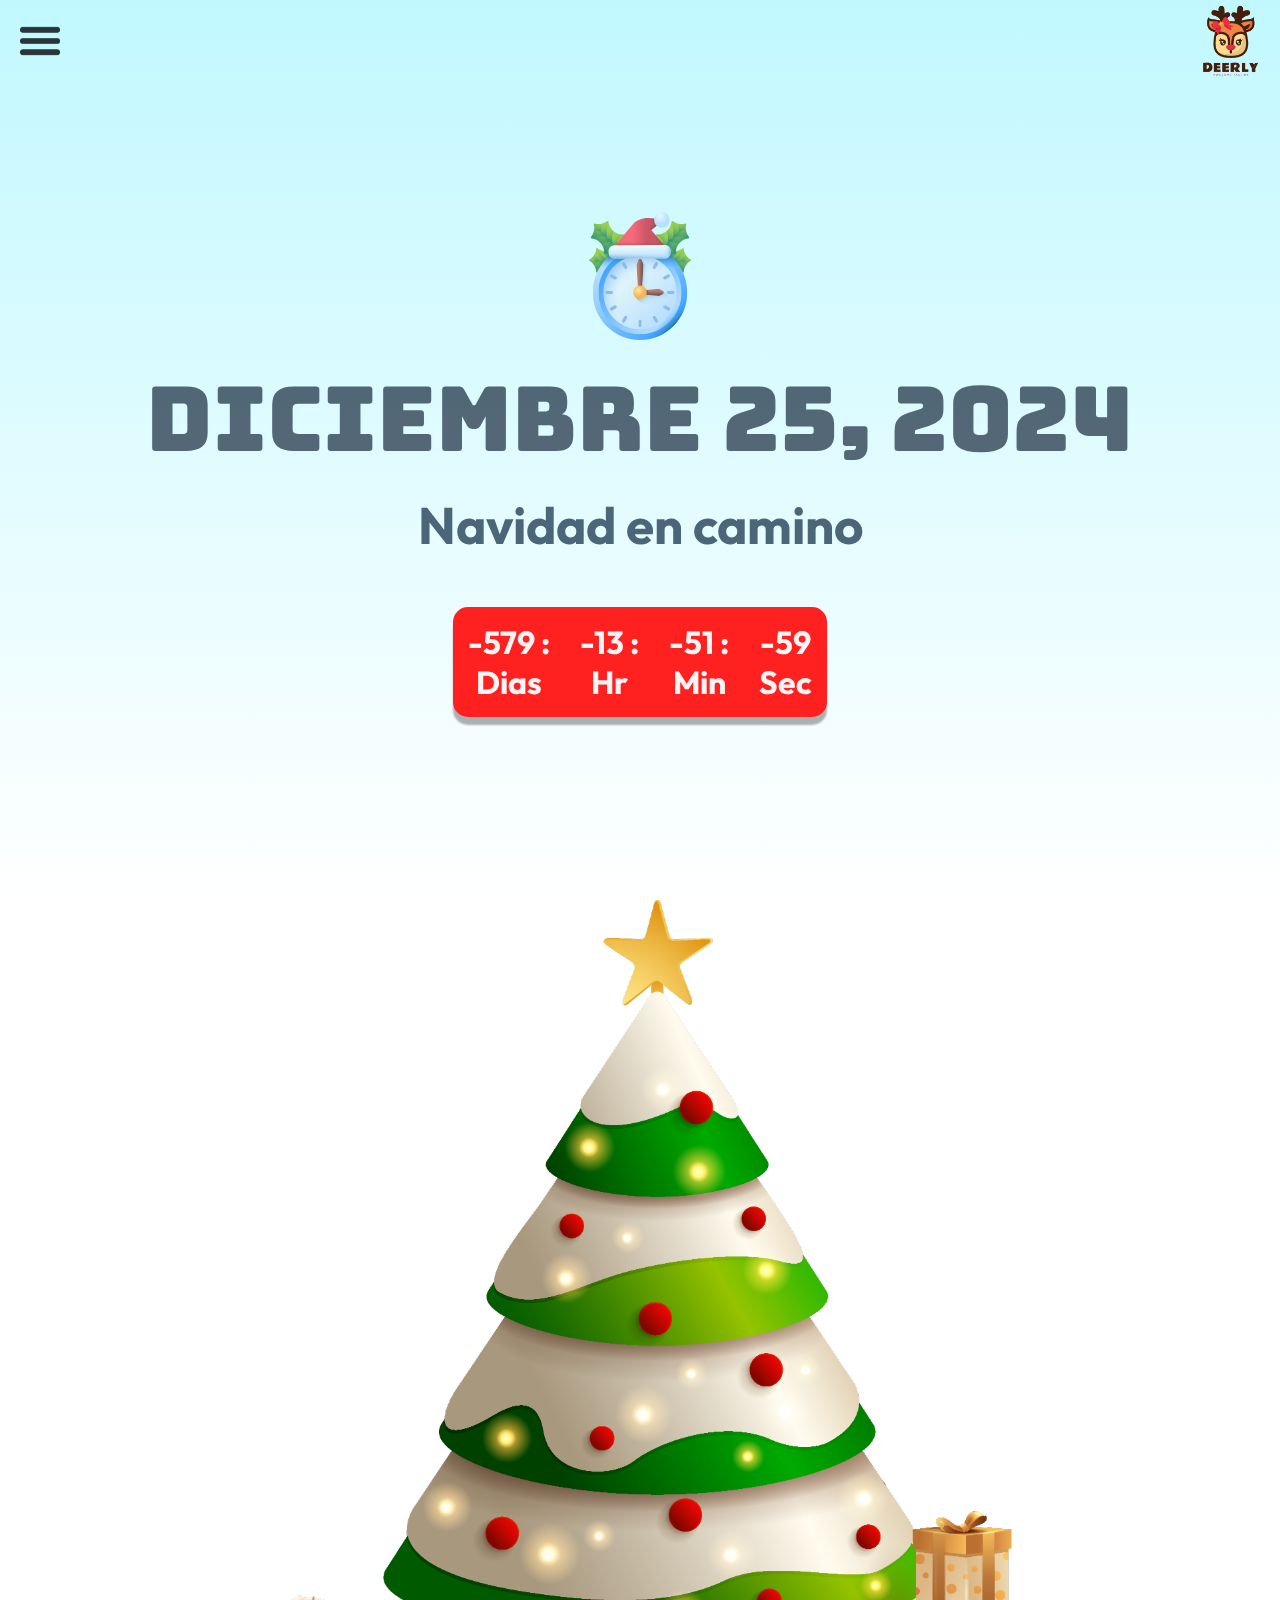
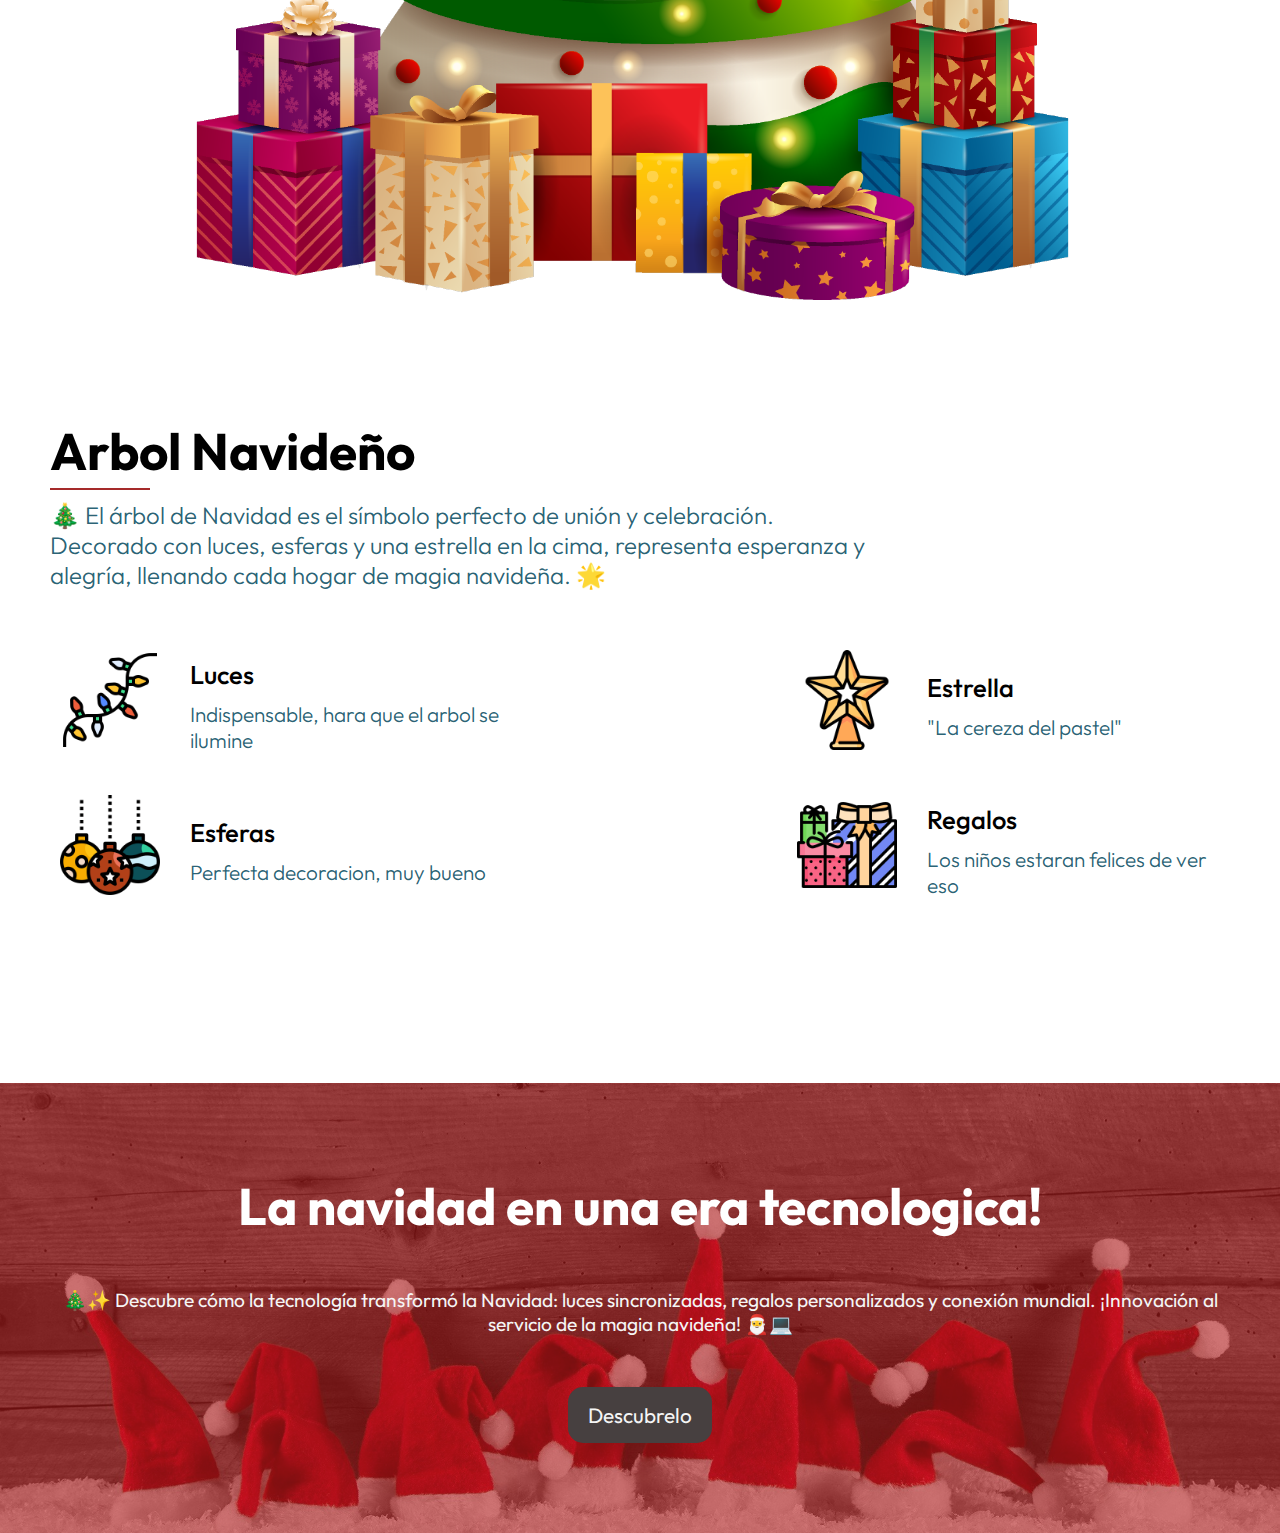
==== index.html @ 3ecfc143 "se movio el archivo index a la principal" ====
<!DOCTYPE html>
<html lang="en">

<head>
    <meta charset="UTF-8">
    <meta name="viewport" content="width=device-width, initial-scale=1.0">
    <link rel="stylesheet" href="style.css">
    <link rel="stylesheet" href="/SRC/CSS/header.css">
    <link rel="stylesheet" href="/SRC/CSS/nieve.css">
    <link rel="preconnect" href="https://fonts.googleapis.com">
    <link rel="preconnect" href="https://fonts.gstatic.com" crossorigin>
    <link rel="preconnect" href="https://fonts.googleapis.com">
    <link rel="preconnect" href="https://fonts.gstatic.com" crossorigin>
    <link
        href="https://fonts.googleapis.com/css2?family=Bungee&family=Catamaran:wght@100..900&family=Lobster&family=Outfit:wght@100..900&family=Yomogi&display=swap"
        rel="stylesheet">
    <link
        href="https://fonts.googleapis.com/css2?family=Catamaran:wght@100..900&family=Outfit:wght@100..900&display=swap"
        rel="stylesheet">
    <link rel="shortcut icon" href="/SRC/IMAGE/FAVICON/favicon.png" type="image/x-icon">
    <title>NAVIDAD</title>
</head>

<body>

    <div id="header-container"></div>
    <!-- CUERPO DE PAGINA -->
    <main>
        <!-- SECCION 01 -->
        <section id="seccion1">
            <img src="/SRC/IMAGE/SECCION01/reloj-navideño.svg" alt="Imagen de un reloj">
            <p> DICIEMBRE 25, 2024</p>
            <h2> Navidad en camino</h2>
            <div id="time">
                <h4 id="dias">00 :
                    <span>Dias</span>
                </h4>
                <h4 id="horas">
                    00 :
                    <span>Hr</span>
                </h4>
                <h4 id="minutos">
                    00:
                    <span>Min</span>
                </h4>
                <h4 id="segundos">
                    00
                    <span>Sec</span>
                </h4>
            </div>
            <div id="container-img-noel-reno">
                <img src="/SRC/IMAGE/SECCION01/reno.png" alt="">
                <img src="/SRC/IMAGE/SECCION01/papnoel.png" alt="">

            </div>
        </section>

        <!-- SECCION 02 -->

        <section id="seccion2">
            <img id="arbolnavidadimg" src="/SRC/IMAGE/SECCION02/arbol-navidad.svg" alt="Arbol de navidad">
            <div id="content-seccion02">
                <div id="title-content-seccion02">
                    <h2 id="sub-seccion2"> Arbol Navideño</h2>
                    <p id="parrafo-seccion02">🎄 El árbol de Navidad es el símbolo perfecto de unión y celebración.
                        Decorado con luces,
                        esferas y una estrella en la cima, representa esperanza y alegría, llenando cada hogar de magia
                        navideña. 🌟</p>
                </div>

                <div id="tips-arbol-container">
                    <!-- ------------------------------------------- -->
                    <div id="colum1-tips">
                        <div class="class-tips">
                            <img width="100px" src="/SRC/IMAGE/SECCION02/luces-de-navidad.png" alt="">
                            <div>
                                <h4>Luces </h4>
                                <p>Indispensable, hara que el arbol se ilumine</p>
                            </div>

                        </div>

                        <div class="class-tips">
                            <img width="100px" src="/SRC/IMAGE/SECCION02/pelota-de-navidad.png" alt="">
                            <div>
                                <h4>Esferas </h4>
                                <p>Perfecta decoracion, muy bueno</p>
                            </div>
                        </div>
                    </div>

                    <!-- --------------------------------------------------------------------- -->
                    <div id="colum2-tips">
                        <div class="class-tips">
                            <img width="100px" src="/SRC/IMAGE/SECCION02/estrella-de-navidad.png" alt="">
                            <div>
                                <h4>Estrella</h4>
                                <p>"La cereza del pastel"</p>
                            </div>

                        </div>
                        <div class="class-tips">
                            <img width="100px" src="/SRC/IMAGE/SECCION02/regalos.png" alt="">
                            <div>
                                <h4>Regalos</h4>
                                <p>Los niños estaran felices de ver eso</p>
                            </div>

                        </div>
                    </div>

                </div>

        </section>
        <!-- SECCION 03 -->
        <section id="seccion3">
            <h2> La navidad en una era tecnologica!</h2>
            <p> 🎄✨ Descubre cómo la tecnología transformó la Navidad: luces sincronizadas, regalos personalizados y
                conexión mundial. ¡Innovación al servicio de la magia navideña! 🎅💻</p>
            <button> Descubrelo</button>
        </section>



    </main>
    <!-- FIN DE CUERPO DE PAGINA -->

    <!-- PIE DE PAGINA -->
    <footer>

    </footer>
    <script type="module" src="./script.js"></script>
    <script src="/SRC/JAVASCRIPT/header.js"></script>
    <script src="/SRC/JAVASCRIPT/nieve.js"></script>
</body>

</html>
---- style.css ----
* {
    margin: 0;
    padding: 0;
    box-sizing: border-box;
}

@font-face {
    font-family: "Aegean";
    src: url("/font/Aegean.ttf") format("truetype");
    font-style: normal;
}

@font-face {
    font-family: "Aegean2";
    src: url("/font/AegeanHinted.ttf") format("truetype");
    font-style: normal;
}

:root {
    --fuenteSeccion1: "Outfit", serif;
    --blanco: rgba(245, 245, 245)
}


li {
    list-style: none;
}

a {
    text-decoration: none;
    cursor: pointer;
}

/* SECCION 01 */
/* ----------------------------------- */
#seccion1 {
    padding: 20px;
    height: 100vh;
    padding-top: 10%;
    width: 100%;
    background: linear-gradient(to bottom, rgb(193, 248, 255), rgb(255, 255, 255));
    display: flex;
    flex-direction: column;
    position: relative;
    z-index: 1;
    text-align: center;
    align-items: center;
    justify-content: center;
    justify-items: center;
    font-family: var(--fuenteSeccion1);

}

#seccion1 img {
    width: max(5em,10vw);
    margin-top: -80px;
    opacity: 0.8;
    transition: transform 0.5s ease;
}
#seccion1 img:hover{
    transform: scale(1.2);
}

#seccion1 p {
    margin-top: 20px;
    font-size: max(1.8em,7vw);
    color: rgba(74, 94, 110, 0.945);
    font-family: "Bungee", sans-serif;
}

#seccion1 h2 {
    font-size: max(1.5em,4vw);
    margin-top: 15px;
    color: rgba(64, 90, 110, 0.925);
    font-family: var(--fuenteSeccion1);
}

#seccion1 h4 {
    margin: 15px;
    font-size: max(1.7em,2.5vw)

}

#time {
    width: auto;
    display: flex;
    justify-content: center;
    margin-top: 50px;
    background-color: rgb(255, 32, 32);
    border-radius: 15px;
    box-shadow: 0px 8px 2px rgba(0, 0, 0, 0.301);
}

#time::before {
    content: "";
    width: 0;
    height: 0;
}

#time h4 {
    color: white;
    opacity: 0.95;
    font-size: max(1.7em,2.5vw);
}

h4 {
    display: flex;
    flex-direction: column;

}

#container-img-noel-reno img {
    display: none;
}

/*--------------- SECCION 02------------------- */

#seccion2 {
    position: relative;
    font-family: var(--fuenteSeccion1);
    font-weight: 250;
    width: 100%;
    min-width: 350px;
    margin: 0 auto;
    text-align: center;
    padding-bottom: 10%;

}
#content-seccion02{
    text-align: start;
    display: flex;
    flex-direction: column;
    padding: 20px;
}
#arbolnavidadimg {
    max-width: 1000px;
    object-fit: cover;
    width: 100%;
    height: 100%;
    position: relative;
    z-index: 2;
    margin-bottom: 50px;
}

#seccion2 h2 {
    margin-top: 15px;

}
#sub-seccion2{
    font-size: max(2em, 4vw);
}
#parrafo-seccion02{
    font-size: max(1.5em, 1.5vw);
}
#sub-seccion2::after {
    margin-top: 5px;
    content: "";
    width: 100px;
    height: 2px;
    background-color: brown;
    display: block;
}

#seccion2 p {
    margin-top: 10px;
    color: rgba(38, 96, 114, 0.993);
    font-weight: 300;
}

#tips-arbol-container {
    margin-top: 25px;
    
}

.class-tips {
    margin-top: 25px;
    display: flex;
    align-items: center;
}

.class-tips div {
    margin-left: 20px;
}

.class-tips h4 {
    font-size: max(1.4em,2vw);
    margin-top: 10px;
    font-weight: 500;
}

.class-tips p {
    font-size: max(1.3em,1.3vw);
}

.class-tips img {
    width: max(120px,9vw);
    padding: 10px;
    transition: transform 0.8s ease;
}

.class-tips img:hover {
    transform: scale(1.2);
}
/* MEDIA QUERY SECCION 02 */
@media (min-width: 700px){
    #title-content-seccion02{
        width: 70%;
        display: flex;
        flex-direction: column;
    }
    #content-seccion02{
        padding: 50px;
    }
    #tips-arbol-container{
        display: flex;
        width: 100%;
        gap: 20%;
    }

}
/* ----------------- FIN SECCION 02 ------------------*/


/* SECCION 03 */
#seccion3 {
    background-image: url(/SRC/IMAGE/SECCION03/gorros-navidad.jpg);
    background-position: center;
    background-size: cover;
    height: 50vh;
    display: flex;
    flex-direction: column;
    align-items: center;
    justify-content: space-evenly;
    position: relative;
    text-align: center;
    padding: 40px;
}

#seccion3 h2 {
    width: auto;
    color: white;
    font-family: var(--fuenteSeccion1);
    z-index: 2;
    font-size: max(2em,4vw);
}

#seccion3 p {
    font-size: max(1.2em,1.5vw);
    font-family: var(--fuenteSeccion1);
    color: var(--blanco);
    text-align: center;
    z-index: 2;
}

#seccion3 button {
    /* width: max(10em,2vw);
    height: max(4em,1.5vw); */
    padding: 15px 20px;
    font-family: var(--fuenteSeccion1);
    font-size: 0.9em;
    border-radius: 15px;
    border: none;
    color: var(--blanco);
    background-color: rgb(71, 64, 64);
    cursor: pointer;
    z-index: 2;
    transition: color 0.2s ease;
    font-size: max(1.3em,1.5vw);
}

#seccion3 button:hover {
    color: rgb(71, 64, 64);
    background-color: white;

}

#seccion3::before {
    content: "";
    position: absolute;
    width: 100%;
    height: 100%;
    background-color: rgba(180, 25, 25, 0.589);
}
---- SRC/CSS/header.css ----
*{
    margin: 0;
    padding: 0;
    box-sizing: border-box;
}

:root{
    --fuenteSeccion1:"Outfit", serif;
    --blanco:rgba(245,245,245)
}
li{list-style: none;}
p{font-size: 1.2em}
a{
    text-decoration: none; 
    cursor: pointer;
    } 

header{
    width: 100%;
    height: 85px;
    display: flex;
    flex-direction: row-reverse;
    justify-content: space-between;
    align-items: center;
    align-content: center;
    font-family: var(--fuenteSeccion1);
    padding: 20px;
    z-index: 20;
    position: fixed;
}

#logo{
    width: 60px;
    transition:transform 0.4s ease;
}
#logo:hover{
    transform: scale(1.1);
}

#menu-togle{
    border: none;
    background-color: transparent;
    cursor: pointer;
    transition: transform 0.3s ease;

}
#menu-togle:hover{
    transform: scale(0.9);
}
#menu-togle img{
    width: 40px;
    opacity: 0.79;
}

#container-nav {
    display: flex;
    flex-direction: column;
    background: linear-gradient(to left, transparent 5%, rgba(255, 255, 255, 0.808),rgba(255, 255, 255, 0.952));
    position: absolute;
    top: 0;
    left: 0;
    /* IMPORTANTE NAV BARRA  */
    /* ------------------------------- */
    height: 100vh;
    width: 100%;
    display: flex;
    transform: translateX(-100%);
    transition: transform 0.4s ease;
    
    /* ------------------------------- */
}
#container-nav.open{
    transform: translateX(0);
}


#equis{
    margin-left: 25px;
    margin-top: 25px;
    transition: transform 0.2s ease;
}
#equis:hover{
    transform: scale(1.2);
}

#lista-navegacion img{
    width: 30px;

}
header nav li:first-child{
    margin-top: 25px;
}
nav button{
    border: none;
    background-color: transparent;
    margin-top: 10px;
    text-align: start;
    cursor: pointer;

}
nav button img{
    background-color: transparent;
    width: 30px;
}

#lista-navegacion{
    display: flex;
    flex-direction: column;
    gap: 35px;
    margin-left: 30px;
}
#lista-navegacion li{
    display: flex;
    justify-items: center;
    align-items: center;  
}

#lista-navegacion li:last-child{
    margin-top: 120px;
    font-size: 2em;
    color: rgba(0, 0, 0, 0.877);
}


#lista-navegacion li a{
    font-size: max(1.5em,2.5vw);
    color: rgba(68, 68, 68, 0.767);
    margin-left: 10px;
    padding: 10px;
    border-radius: 10px;
    transition:  color 0.3s ease ;
    font-weight: 400;
}
#lista-navegacion a:hover{
    color: rgb(226, 21, 21);

}
---- SRC/CSS/nieve.css ----
/* NIEVE */
/* ------------------------------------------------ */

.nieve{
    position: absolute;
    width: 5px;
    height: 5px;
    z-index: 9;
    border-radius: 50%;
    background-color: rgba(252, 252, 252, 0.952);
    animation: caidaX  linear infinite
}

@keyframes caidaX{
    0%{
        top:-30%
    }
    100%{
        top:95%
    }
}

/* --------------------------------------------------- */
/* //FIN DE ESTILO NIEVE */
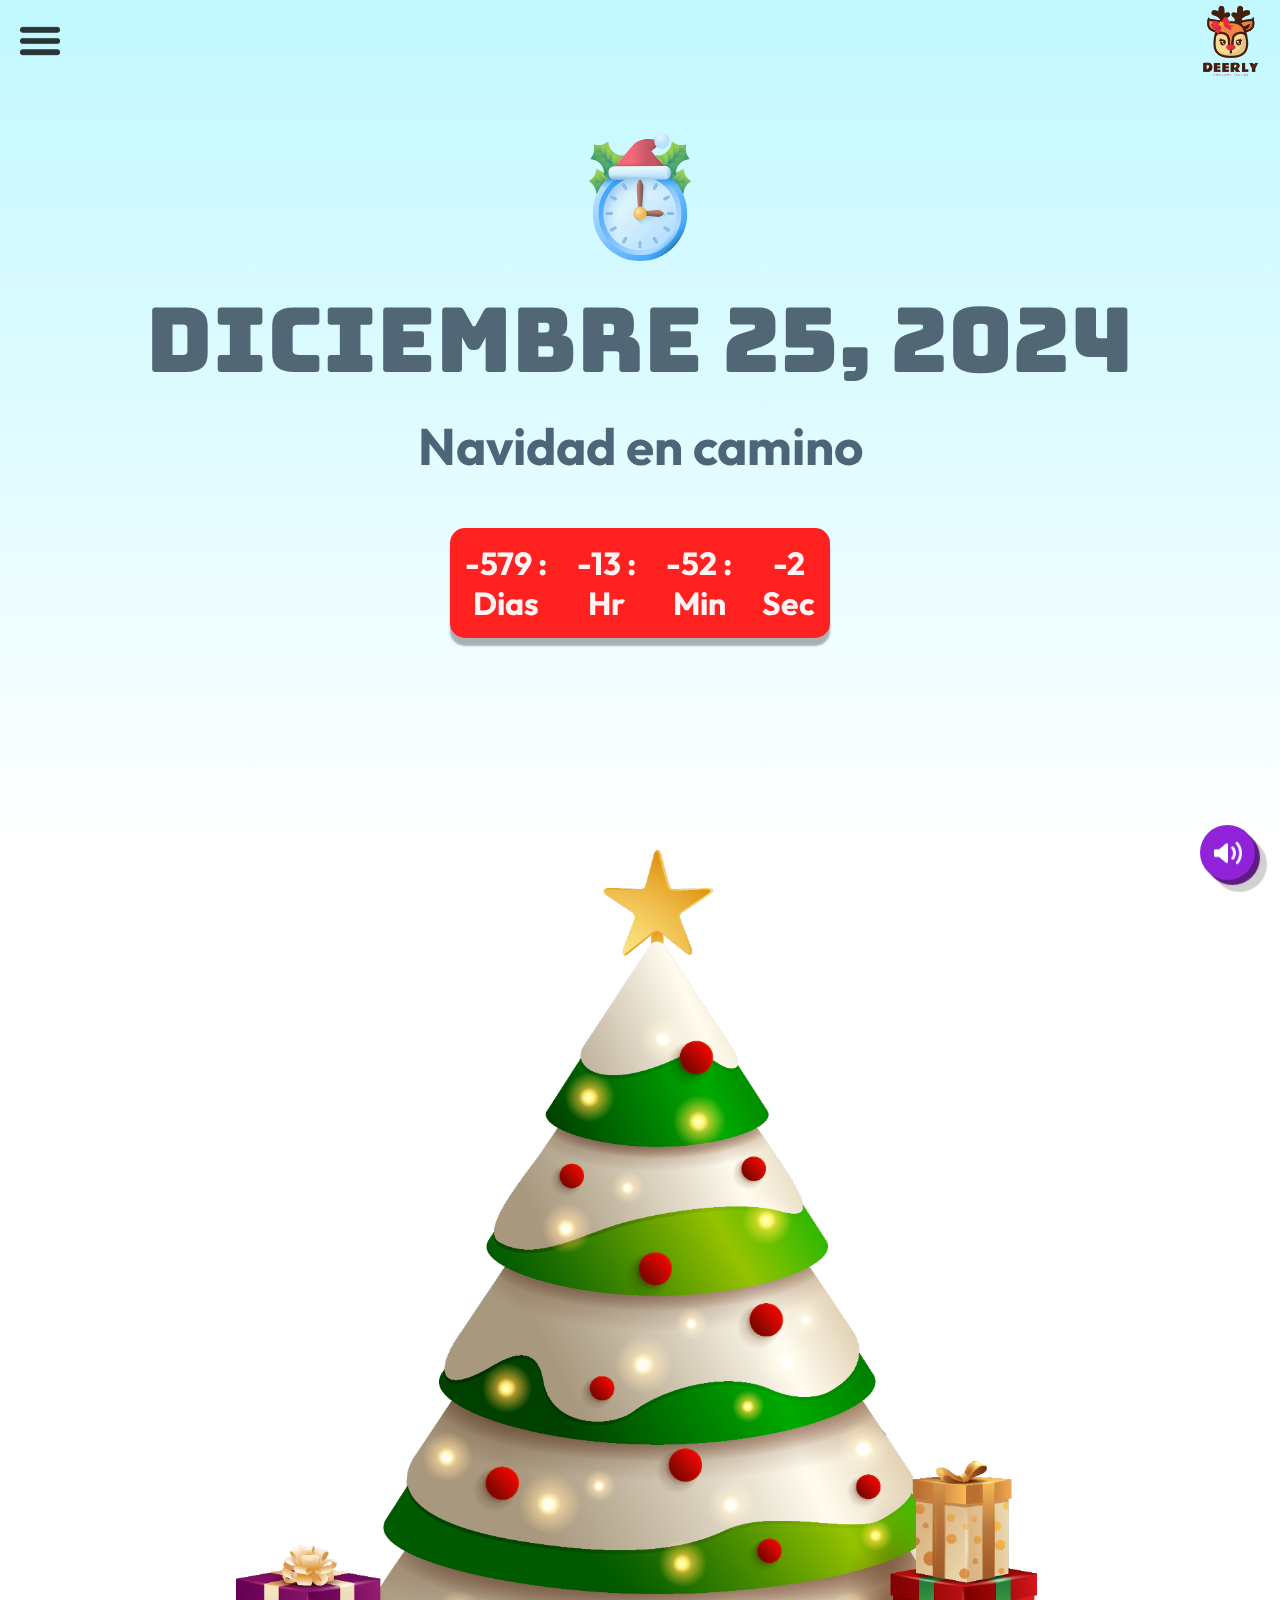
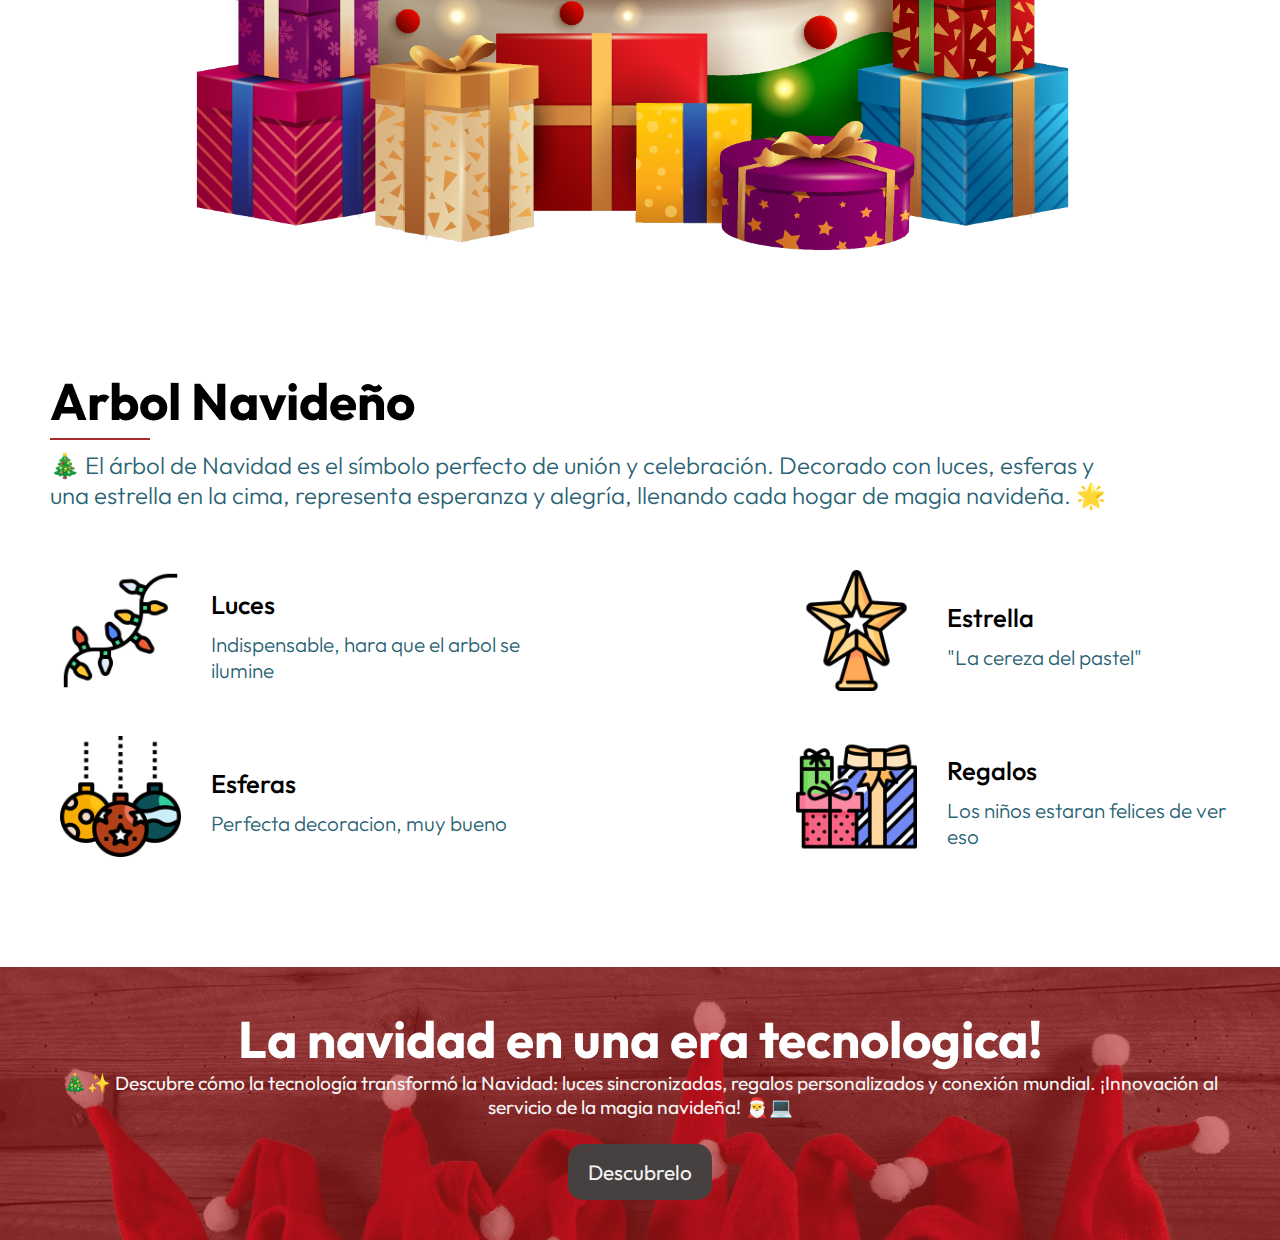
==== commit a1af8e96: "Se mejoraron las imagenes a svg se agrego un boton de musica ffondo" ====
--- a/index.html
+++ b/index.html
@@ -47,11 +47,6 @@
                     00
                     <span>Sec</span>
                 </h4>
-            </div>
-            <div id="container-img-noel-reno">
-                <img src="/SRC/IMAGE/SECCION01/reno.png" alt="">
-                <img src="/SRC/IMAGE/SECCION01/papnoel.png" alt="">
-
             </div>
         </section>
 
@@ -118,10 +113,11 @@
             <p> 🎄✨ Descubre cómo la tecnología transformó la Navidad: luces sincronizadas, regalos personalizados y
                 conexión mundial. ¡Innovación al servicio de la magia navideña! 🎅💻</p>
             <button> Descubrelo</button>
+            
         </section>
 
 
-
+        
     </main>
     <!-- FIN DE CUERPO DE PAGINA -->
 
@@ -132,6 +128,7 @@
     <script type="module" src="./script.js"></script>
     <script src="/SRC/JAVASCRIPT/header.js"></script>
     <script src="/SRC/JAVASCRIPT/nieve.js"></script>
+    <iframe src="./SRC/HTML/music.html" frameborder="0"></iframe>
 </body>
 
 </html>--- a/style.css
+++ b/style.css
@@ -3,6 +3,15 @@
     padding: 0;
     box-sizing: border-box;
 }
+iframe{
+    width: 85px;
+    height: 80px;
+    position:fixed;
+    padding: 5px;
+    z-index: 4;
+    bottom: 0;
+    right: 0;
+}
 
 @font-face {
     font-family: "Aegean";
@@ -34,15 +43,12 @@
 /* SECCION 01 */
 /* ----------------------------------- */
 #seccion1 {
+    height: 850px;
     padding: 20px;
-    height: 100vh;
-    padding-top: 10%;
-    width: 100%;
     background: linear-gradient(to bottom, rgb(193, 248, 255), rgb(255, 255, 255));
     display: flex;
     flex-direction: column;
     position: relative;
-    z-index: 1;
     text-align: center;
     align-items: center;
     justify-content: center;
@@ -82,7 +88,6 @@
 }
 
 #time {
-    width: auto;
     display: flex;
     justify-content: center;
     margin-top: 50px;
@@ -91,11 +96,7 @@
     box-shadow: 0px 8px 2px rgba(0, 0, 0, 0.301);
 }
 
-#time::before {
-    content: "";
-    width: 0;
-    height: 0;
-}
+
 
 #time h4 {
     color: white;
@@ -109,9 +110,6 @@
 
 }
 
-#container-img-noel-reno img {
-    display: none;
-}
 
 /*--------------- SECCION 02------------------- */
 
@@ -120,10 +118,11 @@
     font-family: var(--fuenteSeccion1);
     font-weight: 250;
     width: 100%;
+    height: auto;
     min-width: 350px;
     margin: 0 auto;
     text-align: center;
-    padding-bottom: 10%;
+    padding-bottom: 50px;
 
 }
 #content-seccion02{
@@ -134,11 +133,9 @@
 }
 #arbolnavidadimg {
     max-width: 1000px;
-    object-fit: cover;
     width: 100%;
     height: 100%;
     position: relative;
-    z-index: 2;
     margin-bottom: 50px;
 }
 
@@ -193,7 +190,7 @@
 }
 
 .class-tips img {
-    width: max(120px,9vw);
+    width: max(100px,11vw);
     padding: 10px;
     transition: transform 0.8s ease;
 }
@@ -204,7 +201,7 @@
 /* MEDIA QUERY SECCION 02 */
 @media (min-width: 700px){
     #title-content-seccion02{
-        width: 70%;
+        max-width: 90%;
         display: flex;
         flex-direction: column;
     }
@@ -226,7 +223,9 @@
     background-image: url(/SRC/IMAGE/SECCION03/gorros-navidad.jpg);
     background-position: center;
     background-size: cover;
-    height: 50vh;
+    background-repeat: no-repeat;
+    width: 100%;
+    height: auto;
     display: flex;
     flex-direction: column;
     align-items: center;
@@ -245,7 +244,7 @@
 }
 
 #seccion3 p {
-    font-size: max(1.2em,1.5vw);
+    font-size: max(1em,1.5vw);
     font-family: var(--fuenteSeccion1);
     color: var(--blanco);
     text-align: center;
@@ -266,6 +265,7 @@
     z-index: 2;
     transition: color 0.2s ease;
     font-size: max(1.3em,1.5vw);
+    margin-top: 25px;
 }
 
 #seccion3 button:hover {
--- a/SRC/CSS/header.css
+++ b/SRC/CSS/header.css
@@ -108,15 +108,16 @@
     flex-direction: column;
     gap: 35px;
     margin-left: 30px;
+    height: 100%
 }
 #lista-navegacion li{
-    display: flex;
+    display: flex; 
     justify-items: center;
     align-items: center;  
 }
 
 #lista-navegacion li:last-child{
-    margin-top: 120px;
+    margin-top: 50px;
     font-size: 2em;
     color: rgba(0, 0, 0, 0.877);
 }
